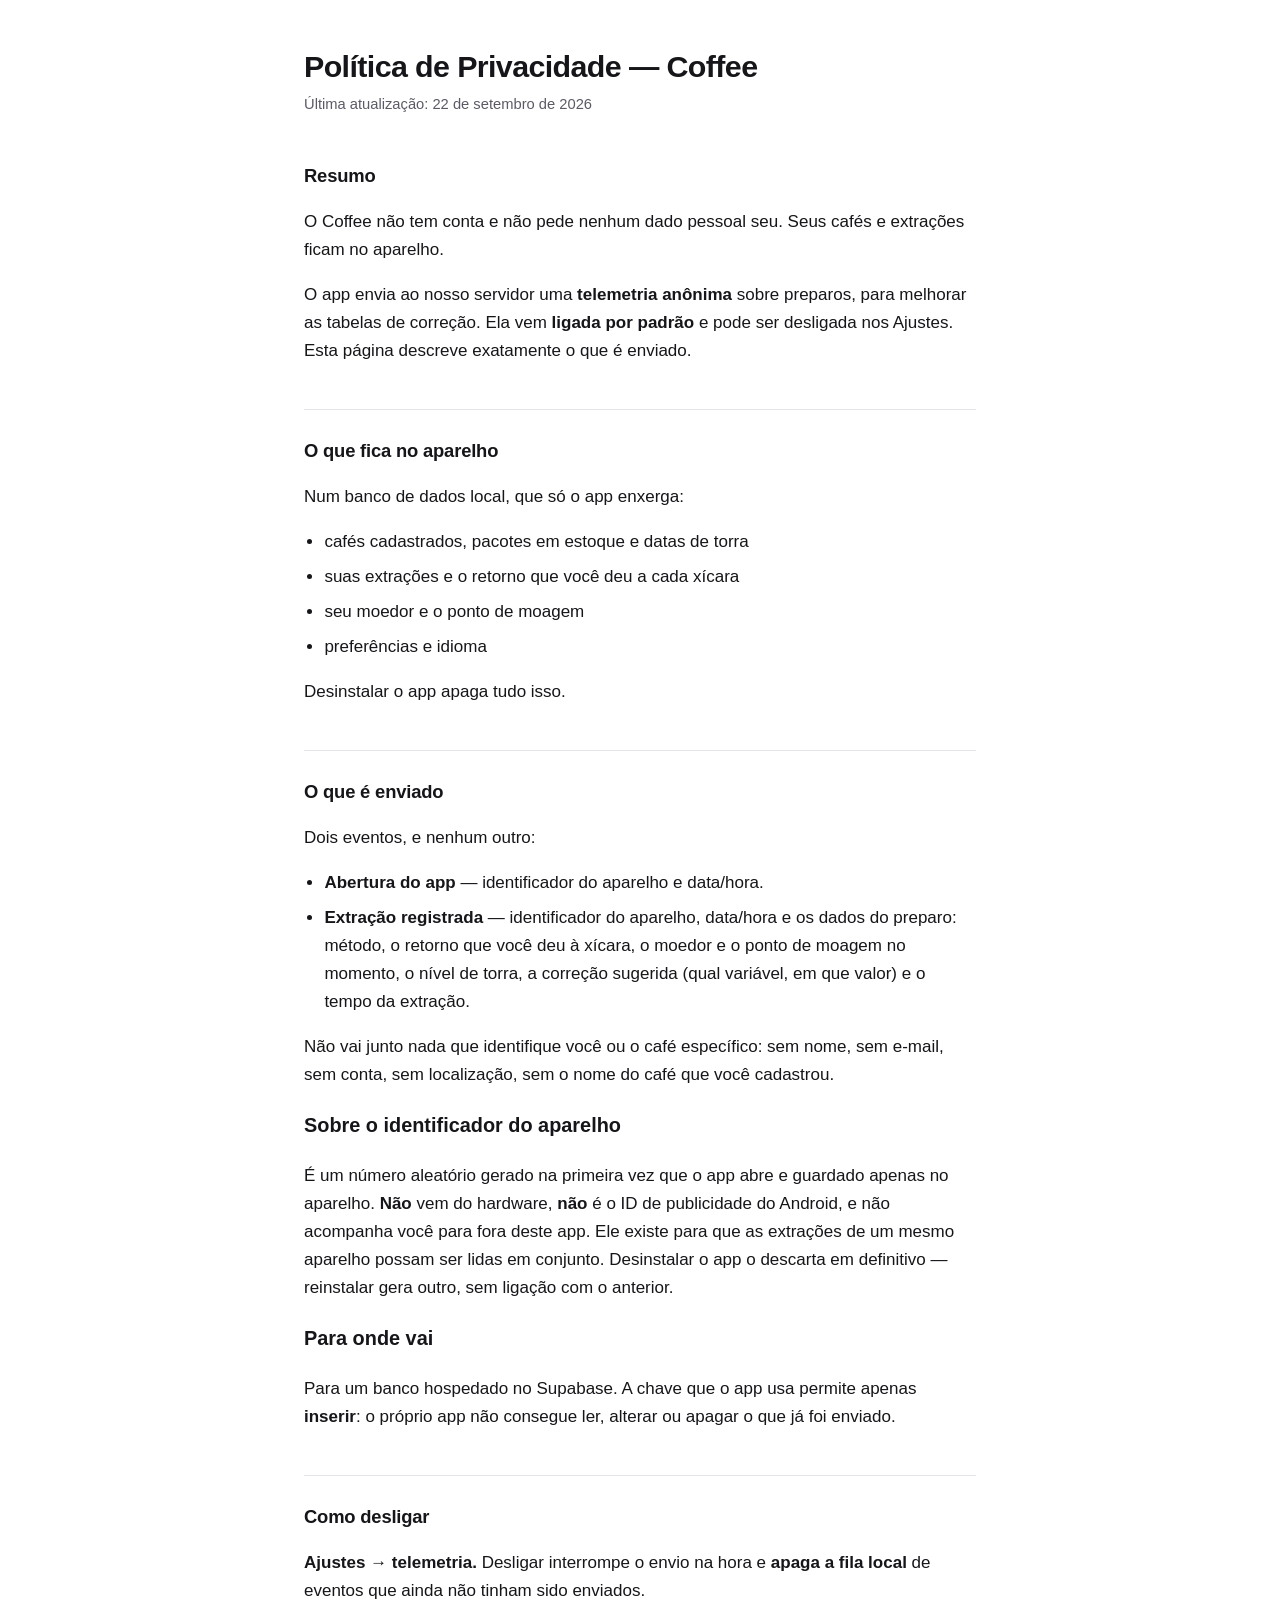
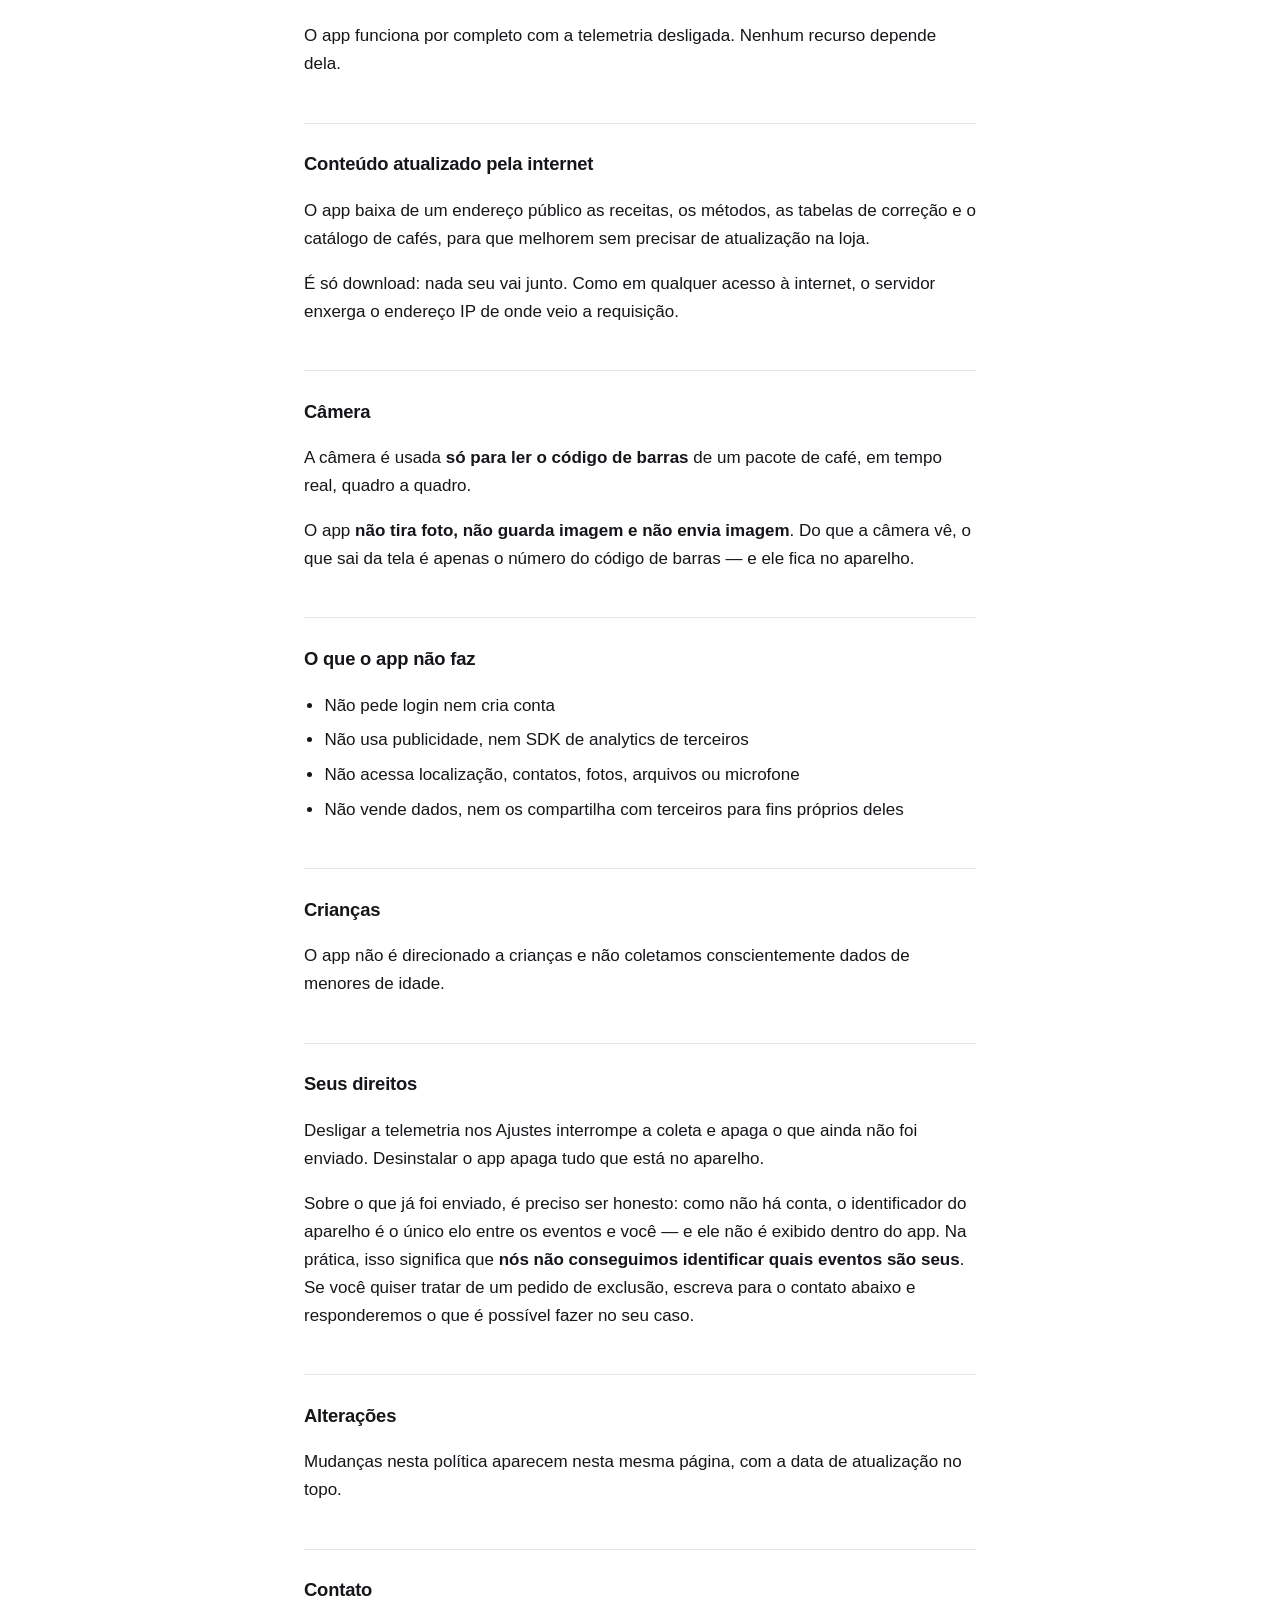
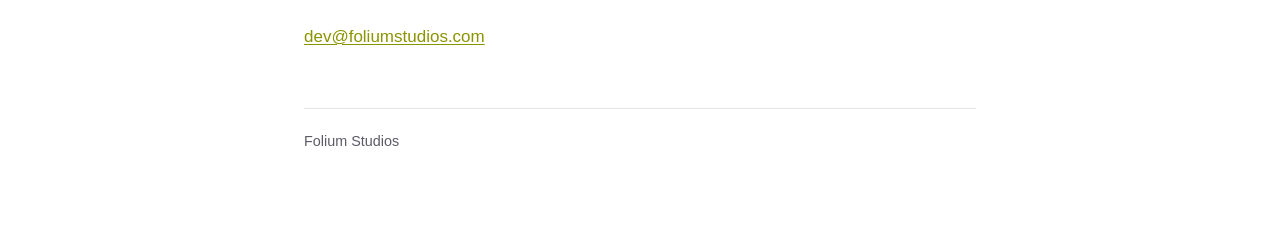
==== coffee/index.html @ 1c8b7413 "Add the Coffee privacy policy Coffee, unlike Hyrox, talks to a server, so the page has to say what l" ====
<!DOCTYPE html>
<html lang="pt-BR">
<head>
<meta charset="utf-8">
<meta name="viewport" content="width=device-width, initial-scale=1">
<title>Política de Privacidade — Coffee</title>
<meta name="description" content="Política de privacidade do app Coffee, da Folium Studios.">
<link rel="stylesheet" href="../estilo.css">
</head>
<body>
<main>

<h1>Política de Privacidade — Coffee</h1>
<p class="data">Última atualização: 22 de setembro de 2026</p>

<h2>Resumo</h2>
<p>O Coffee não tem conta e não pede nenhum dado pessoal seu. Seus cafés e
extrações ficam no aparelho.</p>
<p>O app envia ao nosso servidor uma <strong>telemetria anônima</strong> sobre
preparos, para melhorar as tabelas de correção. Ela vem <strong>ligada por
padrão</strong> e pode ser desligada nos Ajustes. Esta página descreve
exatamente o que é enviado.</p>

<h2>O que fica no aparelho</h2>
<p>Num banco de dados local, que só o app enxerga:</p>
<ul>
  <li>cafés cadastrados, pacotes em estoque e datas de torra</li>
  <li>suas extrações e o retorno que você deu a cada xícara</li>
  <li>seu moedor e o ponto de moagem</li>
  <li>preferências e idioma</li>
</ul>
<p>Desinstalar o app apaga tudo isso.</p>

<h2>O que é enviado</h2>
<p>Dois eventos, e nenhum outro:</p>
<ul>
  <li><strong>Abertura do app</strong> — identificador do aparelho e data/hora.</li>
  <li><strong>Extração registrada</strong> — identificador do aparelho, data/hora
      e os dados do preparo: método, o retorno que você deu à xícara, o
      moedor e o ponto de moagem no momento, o nível de torra, a correção
      sugerida (qual variável, em que valor) e o tempo da extração.</li>
</ul>
<p>Não vai junto nada que identifique você ou o café específico: sem nome, sem
e-mail, sem conta, sem localização, sem o nome do café que você cadastrou.</p>

<h3>Sobre o identificador do aparelho</h3>
<p>É um número aleatório gerado na primeira vez que o app abre e guardado
apenas no aparelho. <strong>Não</strong> vem do hardware, <strong>não</strong>
é o ID de publicidade do Android, e não acompanha você para fora deste app.
Ele existe para que as extrações de um mesmo aparelho possam ser lidas em
conjunto. Desinstalar o app o descarta em definitivo — reinstalar gera outro,
sem ligação com o anterior.</p>

<h3>Para onde vai</h3>
<p>Para um banco hospedado no Supabase. A chave que o app usa permite apenas
<strong>inserir</strong>: o próprio app não consegue ler, alterar ou apagar o
que já foi enviado.</p>

<h2>Como desligar</h2>
<p><strong>Ajustes → telemetria.</strong> Desligar interrompe o envio na hora e
<strong>apaga a fila local</strong> de eventos que ainda não tinham sido
enviados.</p>
<p>O app funciona por completo com a telemetria desligada. Nenhum recurso
depende dela.</p>

<h2>Conteúdo atualizado pela internet</h2>
<p>O app baixa de um endereço público as receitas, os métodos, as tabelas de
correção e o catálogo de cafés, para que melhorem sem precisar de atualização
na loja.</p>
<p>É só download: nada seu vai junto. Como em qualquer acesso à internet, o
servidor enxerga o endereço IP de onde veio a requisição.</p>

<h2>Câmera</h2>
<p>A câmera é usada <strong>só para ler o código de barras</strong> de um
pacote de café, em tempo real, quadro a quadro.</p>
<p>O app <strong>não tira foto, não guarda imagem e não envia imagem</strong>.
Do que a câmera vê, o que sai da tela é apenas o número do código de barras —
e ele fica no aparelho.</p>

<h2>O que o app não faz</h2>
<ul>
  <li>Não pede login nem cria conta</li>
  <li>Não usa publicidade, nem SDK de analytics de terceiros</li>
  <li>Não acessa localização, contatos, fotos, arquivos ou microfone</li>
  <li>Não vende dados, nem os compartilha com terceiros para fins próprios deles</li>
</ul>

<h2>Crianças</h2>
<p>O app não é direcionado a crianças e não coletamos conscientemente dados de
menores de idade.</p>

<h2>Seus direitos</h2>
<p>Desligar a telemetria nos Ajustes interrompe a coleta e apaga o que ainda
não foi enviado. Desinstalar o app apaga tudo que está no aparelho.</p>
<p>Sobre o que já foi enviado, é preciso ser honesto: como não há conta, o
identificador do aparelho é o único elo entre os eventos e você — e ele não é
exibido dentro do app. Na prática, isso significa que <strong>nós não
conseguimos identificar quais eventos são seus</strong>. Se você quiser tratar
de um pedido de exclusão, escreva para o contato abaixo e responderemos o que
é possível fazer no seu caso.</p>

<h2>Alterações</h2>
<p>Mudanças nesta política aparecem nesta mesma página, com a data de
atualização no topo.</p>

<h2>Contato</h2>
<p><a href="mailto:dev@foliumstudios.com">dev@foliumstudios.com</a></p>

<footer>Folium Studios</footer>

</main>
</body>
</html>
---- estilo.css ----
:root {
  --fundo: #ffffff;
  --texto: #16161a;
  --suave: #5b5b66;
  --linha: #e4e4e9;
  --marca: #8a9400;
}
@media (prefers-color-scheme: dark) {
  :root {
    --fundo: #111114;
    --texto: #e9e9ee;
    --suave: #9a9aa6;
    --linha: #2a2a31;
    --marca: #f2ff49;
  }
}
* { box-sizing: border-box; }
body {
  margin: 0;
  padding: 48px 16px 96px;
  background: var(--fundo);
  color: var(--texto);
  font: 17px/1.65 -apple-system, BlinkMacSystemFont, "Segoe UI", Roboto, Helvetica, Arial, sans-serif;
  -webkit-text-size-adjust: 100%;
}
main { max-width: 42rem; margin: 0 auto; }
h1 { font-size: 1.9rem; line-height: 1.2; margin: 0 0 .25em; letter-spacing: -.02em; }
h2 {
  font-size: 1.15rem; margin: 2.4em 0 .6em; letter-spacing: -.01em;
  padding-top: 1.4em; border-top: 1px solid var(--linha);
}
h2:first-of-type { border-top: 0; padding-top: 0; }
.data { color: var(--suave); font-size: .92rem; margin: 0 0 2.5em; }
ul { padding-left: 1.2em; }
li { margin: .4em 0; }
a { color: var(--marca); text-decoration-thickness: 1px; text-underline-offset: 2px; }
code {
  font: .88em ui-monospace, SFMono-Regular, Menlo, monospace;
  background: var(--linha); padding: .12em .38em; border-radius: 4px;
}
strong { font-weight: 650; }
footer {
  margin-top: 4em; padding-top: 1.4em; border-top: 1px solid var(--linha);
  color: var(--suave); font-size: .9rem;
}
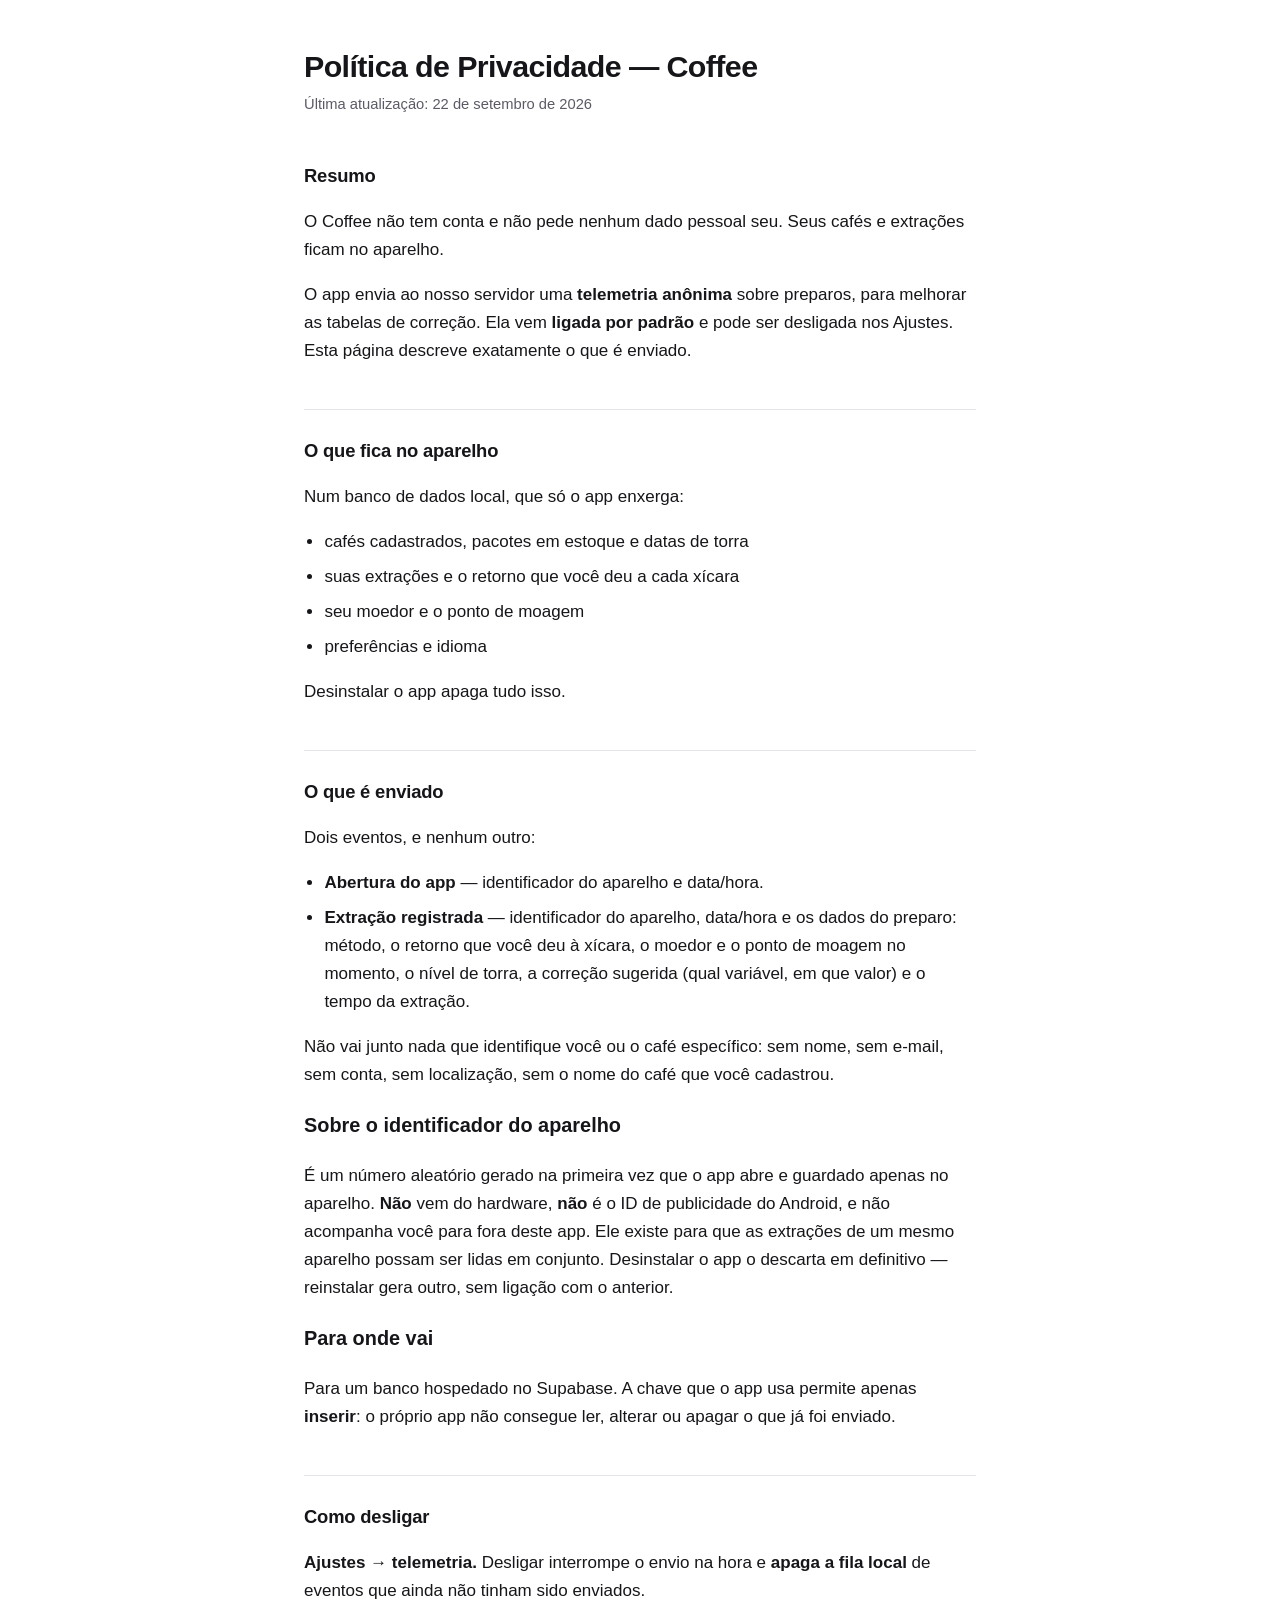
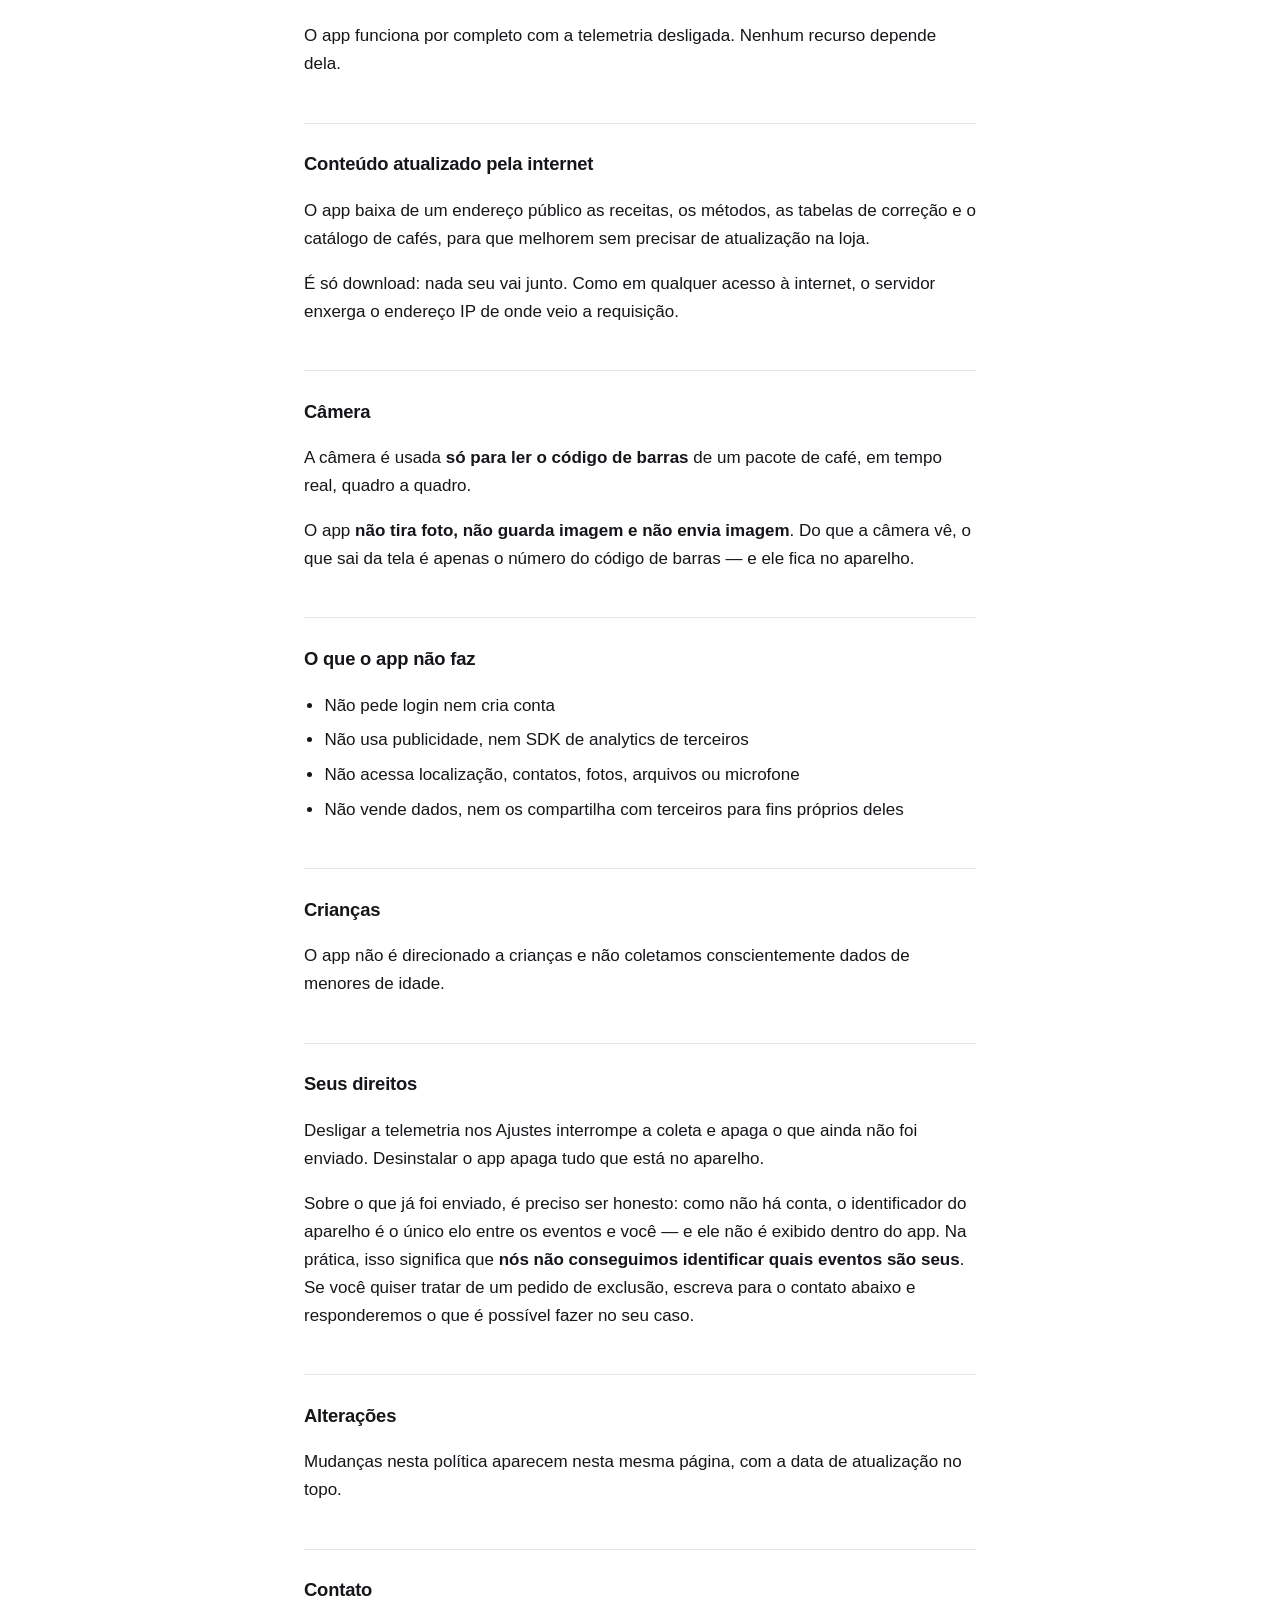
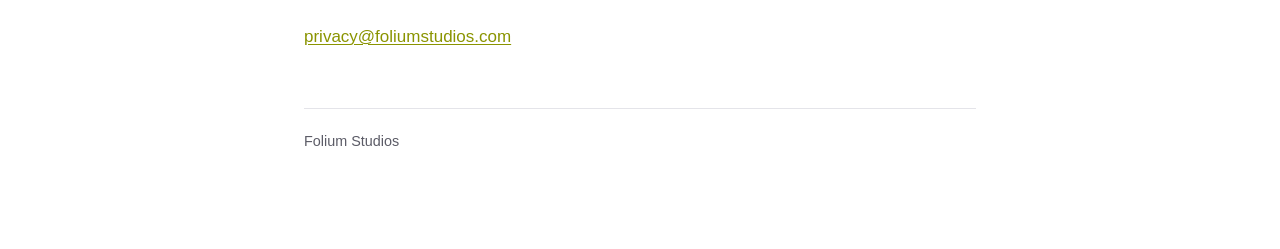
==== commit 80c8ee0e: "Contact the policies through a role alias dev@ is the login behind the Apple, Play, Expo and GitHub " ====
--- a/coffee/index.html
+++ b/coffee/index.html
@@ -104,7 +104,7 @@
 atualização no topo.</p>
 
 <h2>Contato</h2>
-<p><a href="mailto:dev@foliumstudios.com">dev@foliumstudios.com</a></p>
+<p><a href="mailto:privacy@foliumstudios.com">privacy@foliumstudios.com</a></p>
 
 <footer>Folium Studios</footer>
 
